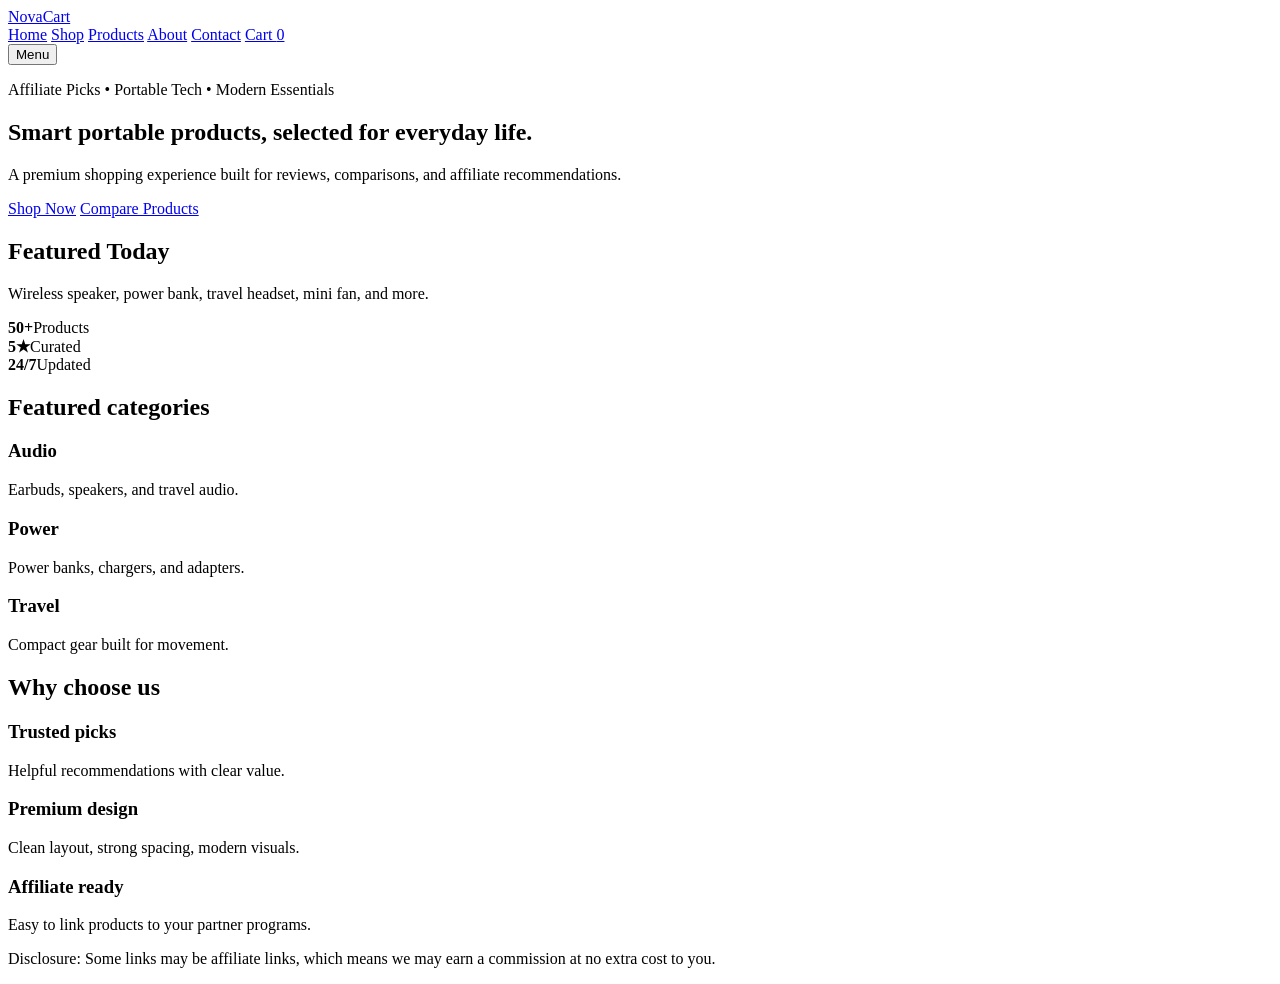
==== index.html @ 5eb133a2 "Create index.html" ====
<!DOCTYPE html>
<html lang="en">
<head>
  <meta charset="UTF-8" />
  <meta name="viewport" content="width=device-width, initial-scale=1.0" />
  <title>NovaCart | Smart Portable Deals</title>
  <meta name="description" content="Discover premium portable products with expert picks, comparisons, and trusted affiliate recommendations." />
  <link rel="stylesheet" href="css/style.css" />
  <script defer src="js/main.js"></script>
</head>
<body>
  <header class="header">
    <div class="container nav-wrap">
      <a class="logo" href="index.html">NovaCart</a>
      <nav class="nav">
        <a href="index.html">Home</a>
        <a href="shop.html">Shop</a>
        <a href="products.html">Products</a>
        <a href="about.html">About</a>
        <a href="contact.html">Contact</a>
        <a href="cart.html" class="cart-link">Cart <span id="cartCount">0</span></a>
      </nav>
      <button class="menu-btn" id="menuBtn">Menu</button>
    </div>
  </header>

  <main>
    <section class="hero">
      <div class="container hero-grid">
        <div>
          <p class="eyebrow">Affiliate Picks • Portable Tech • Modern Essentials</p>
          <h1>Smart portable products, selected for everyday life.</h1>
          <p class="lead">A premium shopping experience built for reviews, comparisons, and affiliate recommendations.</p>
          <div class="hero-actions">
            <a class="btn btn-primary" href="shop.html">Shop Now</a>
            <a class="btn btn-secondary" href="products.html">Compare Products</a>
          </div>
        </div>
        <div class="hero-card">
          <h2>Featured Today</h2>
          <p>Wireless speaker, power bank, travel headset, mini fan, and more.</p>
          <div class="stats">
            <div><strong>50+</strong><span>Products</span></div>
            <div><strong>5★</strong><span>Curated</span></div>
            <div><strong>24/7</strong><span>Updated</span></div>
          </div>
        </div>
      </div>
    </section>

    <section class="section container">
      <h2>Featured categories</h2>
      <div class="grid-3">
        <article class="card"><h3>Audio</h3><p>Earbuds, speakers, and travel audio.</p></article>
        <article class="card"><h3>Power</h3><p>Power banks, chargers, and adapters.</p></article>
        <article class="card"><h3>Travel</h3><p>Compact gear built for movement.</p></article>
      </div>
    </section>

    <section class="section container">
      <h2>Why choose us</h2>
      <div class="grid-3">
        <article class="card"><h3>Trusted picks</h3><p>Helpful recommendations with clear value.</p></article>
        <article class="card"><h3>Premium design</h3><p>Clean layout, strong spacing, modern visuals.</p></article>
        <article class="card"><h3>Affiliate ready</h3><p>Easy to link products to your partner programs.</p></article>
      </div>
    </section>
  </main>

  <footer class="footer">
    <div class="container">
      <p>Disclosure: Some links may be affiliate links, which means we may earn a commission at no extra cost to you.</p>
    </div>
  </footer>
</body>
</html>
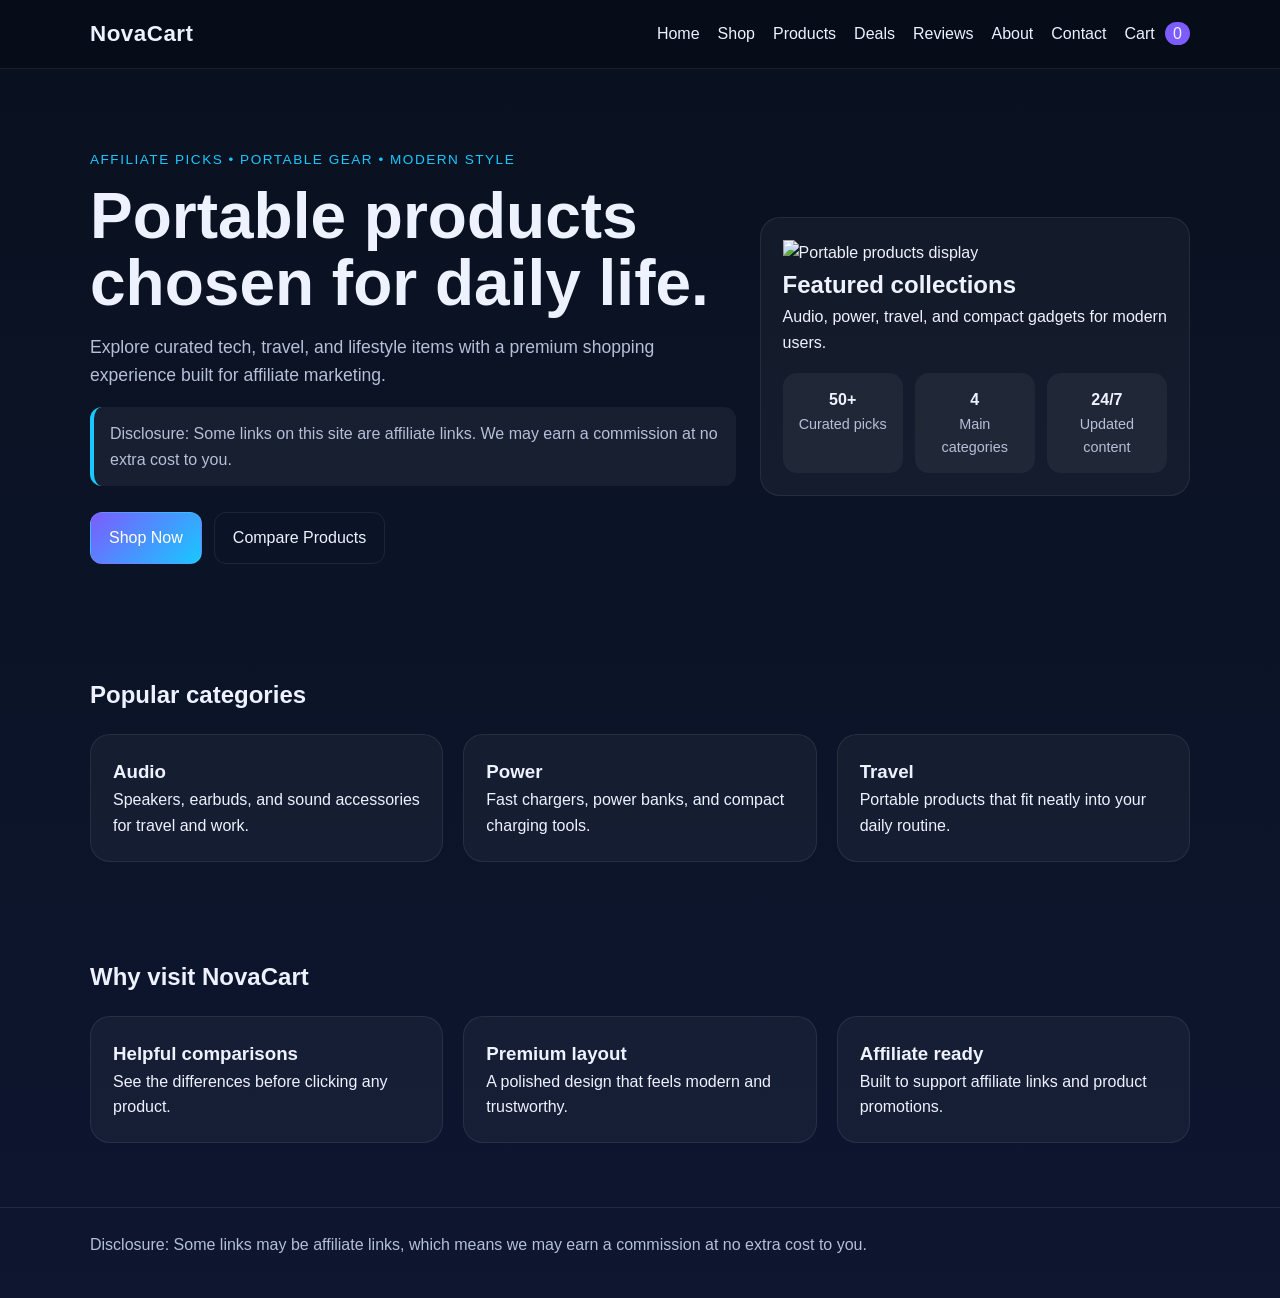
==== commit 7284baea: "Update index.html" ====
--- a/index.html
+++ b/index.html
@@ -3,8 +3,8 @@
 <head>
   <meta charset="UTF-8" />
   <meta name="viewport" content="width=device-width, initial-scale=1.0" />
-  <title>NovaCart | Smart Portable Deals</title>
-  <meta name="description" content="Discover premium portable products with expert picks, comparisons, and trusted affiliate recommendations." />
+  <title>NovaCart | Portable Products & Deals</title>
+  <meta name="description" content="Discover premium portable products, reviews, comparisons, and affiliate recommendations." />
   <link rel="stylesheet" href="css/style.css" />
   <script defer src="js/main.js"></script>
 </head>
@@ -16,6 +16,8 @@
         <a href="index.html">Home</a>
         <a href="shop.html">Shop</a>
         <a href="products.html">Products</a>
+        <a href="deals.html">Deals</a>
+        <a href="reviews.html">Reviews</a>
         <a href="about.html">About</a>
         <a href="contact.html">Contact</a>
         <a href="cart.html" class="cart-link">Cart <span id="cartCount">0</span></a>
@@ -28,41 +30,44 @@
     <section class="hero">
       <div class="container hero-grid">
         <div>
-          <p class="eyebrow">Affiliate Picks • Portable Tech • Modern Essentials</p>
-          <h1>Smart portable products, selected for everyday life.</h1>
-          <p class="lead">A premium shopping experience built for reviews, comparisons, and affiliate recommendations.</p>
+          <p class="eyebrow">Affiliate Picks • Portable Gear • Modern Style</p>
+          <h1>Portable products chosen for daily life.</h1>
+          <p class="lead">Explore curated tech, travel, and lifestyle items with a premium shopping experience built for affiliate marketing.</p>
+          <p class="affiliate-note">Disclosure: Some links on this site are affiliate links. We may earn a commission at no extra cost to you.</p>
           <div class="hero-actions">
             <a class="btn btn-primary" href="shop.html">Shop Now</a>
             <a class="btn btn-secondary" href="products.html">Compare Products</a>
           </div>
         </div>
+
         <div class="hero-card">
-          <h2>Featured Today</h2>
-          <p>Wireless speaker, power bank, travel headset, mini fan, and more.</p>
+          <img src="assets/images/hero.jpg" alt="Portable products display" class="hero-img" />
+          <h2>Featured collections</h2>
+          <p>Audio, power, travel, and compact gadgets for modern users.</p>
           <div class="stats">
-            <div><strong>50+</strong><span>Products</span></div>
-            <div><strong>5★</strong><span>Curated</span></div>
-            <div><strong>24/7</strong><span>Updated</span></div>
+            <div><strong>50+</strong><span>Curated picks</span></div>
+            <div><strong>4</strong><span>Main categories</span></div>
+            <div><strong>24/7</strong><span>Updated content</span></div>
           </div>
         </div>
       </div>
     </section>
 
     <section class="section container">
-      <h2>Featured categories</h2>
+      <h2>Popular categories</h2>
       <div class="grid-3">
-        <article class="card"><h3>Audio</h3><p>Earbuds, speakers, and travel audio.</p></article>
-        <article class="card"><h3>Power</h3><p>Power banks, chargers, and adapters.</p></article>
-        <article class="card"><h3>Travel</h3><p>Compact gear built for movement.</p></article>
+        <article class="card"><h3>Audio</h3><p>Speakers, earbuds, and sound accessories for travel and work.</p></article>
+        <article class="card"><h3>Power</h3><p>Fast chargers, power banks, and compact charging tools.</p></article>
+        <article class="card"><h3>Travel</h3><p>Portable products that fit neatly into your daily routine.</p></article>
       </div>
     </section>
 
     <section class="section container">
-      <h2>Why choose us</h2>
+      <h2>Why visit NovaCart</h2>
       <div class="grid-3">
-        <article class="card"><h3>Trusted picks</h3><p>Helpful recommendations with clear value.</p></article>
-        <article class="card"><h3>Premium design</h3><p>Clean layout, strong spacing, modern visuals.</p></article>
-        <article class="card"><h3>Affiliate ready</h3><p>Easy to link products to your partner programs.</p></article>
+        <article class="card"><h3>Helpful comparisons</h3><p>See the differences before clicking any product.</p></article>
+        <article class="card"><h3>Premium layout</h3><p>A polished design that feels modern and trustworthy.</p></article>
+        <article class="card"><h3>Affiliate ready</h3><p>Built to support affiliate links and product promotions.</p></article>
       </div>
     </section>
   </main>
--- a/css/style.css
+++ b/css/style.css
@@ -0,0 +1,144 @@
+:root {
+  --bg: #0b1020;
+  --panel: #121a33;
+  --text: #eef2ff;
+  --muted: #b5bfd8;
+  --accent: #7c5cff;
+  --accent2: #18c8ff;
+  --card: #172040;
+  --border: rgba(255,255,255,0.08);
+}
+
+* { box-sizing: border-box; margin: 0; padding: 0; }
+body {
+  font-family: Arial, sans-serif;
+  background: linear-gradient(180deg, #09111f, #0e1630);
+  color: var(--text);
+  line-height: 1.6;
+}
+a { color: inherit; text-decoration: none; }
+
+.container { width: min(1100px, 92%); margin: auto; }
+.header {
+  position: sticky; top: 0; z-index: 10;
+  background: rgba(8, 12, 24, 0.8);
+  backdrop-filter: blur(12px);
+  border-bottom: 1px solid var(--border);
+}
+.nav-wrap { display: flex; align-items: center; justify-content: space-between; padding: 16px 0; }
+.logo { font-size: 1.4rem; font-weight: 700; letter-spacing: 0.5px; }
+.nav { display: flex; gap: 18px; align-items: center; }
+.menu-btn { display: none; background: var(--accent); color: white; border: 0; padding: 10px 14px; border-radius: 10px; }
+
+.hero { padding: 80px 0; }
+.hero-grid { display: grid; grid-template-columns: 1.5fr 1fr; gap: 24px; align-items: center; }
+.eyebrow { color: var(--accent2); text-transform: uppercase; letter-spacing: 1.5px; font-size: 0.85rem; margin-bottom: 12px; }
+h1 { font-size: clamp(2.4rem, 5vw, 4.5rem); line-height: 1.05; margin-bottom: 16px; }
+.lead { color: var(--muted); font-size: 1.1rem; max-width: 60ch; }
+
+.hero-actions { display: flex; gap: 12px; margin-top: 24px; flex-wrap: wrap; }
+.btn {
+  display: inline-block; border: 1px solid var(--border);
+  padding: 12px 18px; border-radius: 12px; transition: 0.2s;
+}
+.btn-primary { background: linear-gradient(135deg, var(--accent), var(--accent2)); color: white; }
+.btn-secondary { background: transparent; }
+.section { padding: 32px 0 64px; }
+.grid-3, .product-grid { display: grid; grid-template-columns: repeat(3, 1fr); gap: 20px; margin-top: 20px; }
+.card, .product-card, .hero-card, .cart-box {
+  background: rgba(255,255,255,0.04);
+  border: 1px solid var(--border);
+  border-radius: 20px;
+  padding: 22px;
+}
+.stats { display: grid; grid-template-columns: repeat(3, 1fr); gap: 12px; margin-top: 18px; }
+.stats div { background: rgba(255,255,255,0.05); padding: 14px; border-radius: 14px; text-align: center; }
+.stats span { display: block; color: var(--muted); font-size: 0.9rem; }
+
+.product-image {
+  height: 180px;
+  border-radius: 16px;
+  background: linear-gradient(135deg, rgba(124,92,255,0.4), rgba(24,200,255,0.2));
+  margin-bottom: 16px;
+}
+.product-footer { display: flex; justify-content: space-between; align-items: center; gap: 12px; margin-top: 16px; }
+.price { font-size: 1.1rem; font-weight: 700; }
+
+.filters { display: flex; gap: 10px; flex-wrap: wrap; margin: 20px 0; }
+.filter-btn {
+  background: transparent; color: var(--text); border: 1px solid var(--border);
+  padding: 10px 14px; border-radius: 999px;
+}
+.filter-btn.active { background: var(--accent); }
+
+.compare-table {
+  width: 100%; border-collapse: collapse; margin-top: 18px; overflow: hidden;
+}
+.compare-table th, .compare-table td {
+  border-bottom: 1px solid var(--border); padding: 14px; text-align: left;
+}
+.contact-form { display: grid; gap: 14px; max-width: 520px; margin-top: 20px; }
+.contact-form input, .contact-form textarea {
+  width: 100%; padding: 14px; border-radius: 12px;
+  border: 1px solid var(--border); background: rgba(255,255,255,0.04); color: var(--text);
+}
+.contact-form textarea { min-height: 160px; resize: vertical; }
+
+.footer { padding: 24px 0 40px; border-top: 1px solid var(--border); color: var(--muted); }
+.cart-link span { background: var(--accent); padding: 3px 8px; border-radius: 999px; margin-left: 6px; }
+
+@media (max-width: 860px) {
+  .hero-grid, .grid-3, .product-grid { grid-template-columns: 1fr; }
+  .nav { display: none; }
+  .menu-btn { display: inline-block; }
+}
+
+.affiliate-note {
+  margin: 18px 0 26px;
+  padding: 14px 16px;
+  border-left: 4px solid var(--accent2);
+  background: rgba(255,255,255,0.05);
+  border-radius: 12px;
+  color: var(--muted);
+}
+
+.product-card {
+  position: relative;
+  overflow: hidden;
+  transition: transform 0.25s ease, box-shadow 0.25s ease;
+}
+
+.product-card:hover {
+  transform: translateY(-6px);
+  box-shadow: 0 18px 40px rgba(0,0,0,0.28);
+}
+
+.product-img {
+  width: 100%;
+  height: 220px;
+  object-fit: cover;
+  border-radius: 16px;
+  margin-bottom: 16px;
+}
+
+.badge {
+  display: inline-block;
+  margin-bottom: 10px;
+  padding: 6px 10px;
+  border-radius: 999px;
+  background: rgba(124,92,255,0.18);
+  color: #d8ccff;
+  font-size: 0.85rem;
+}
+
+.nav.show {
+  display: flex;
+  flex-direction: column;
+  position: absolute;
+  top: 70px;
+  right: 4%;
+  background: #121a33;
+  padding: 18px;
+  border-radius: 16px;
+  border: 1px solid rgba(255,255,255,0.08);
+}
